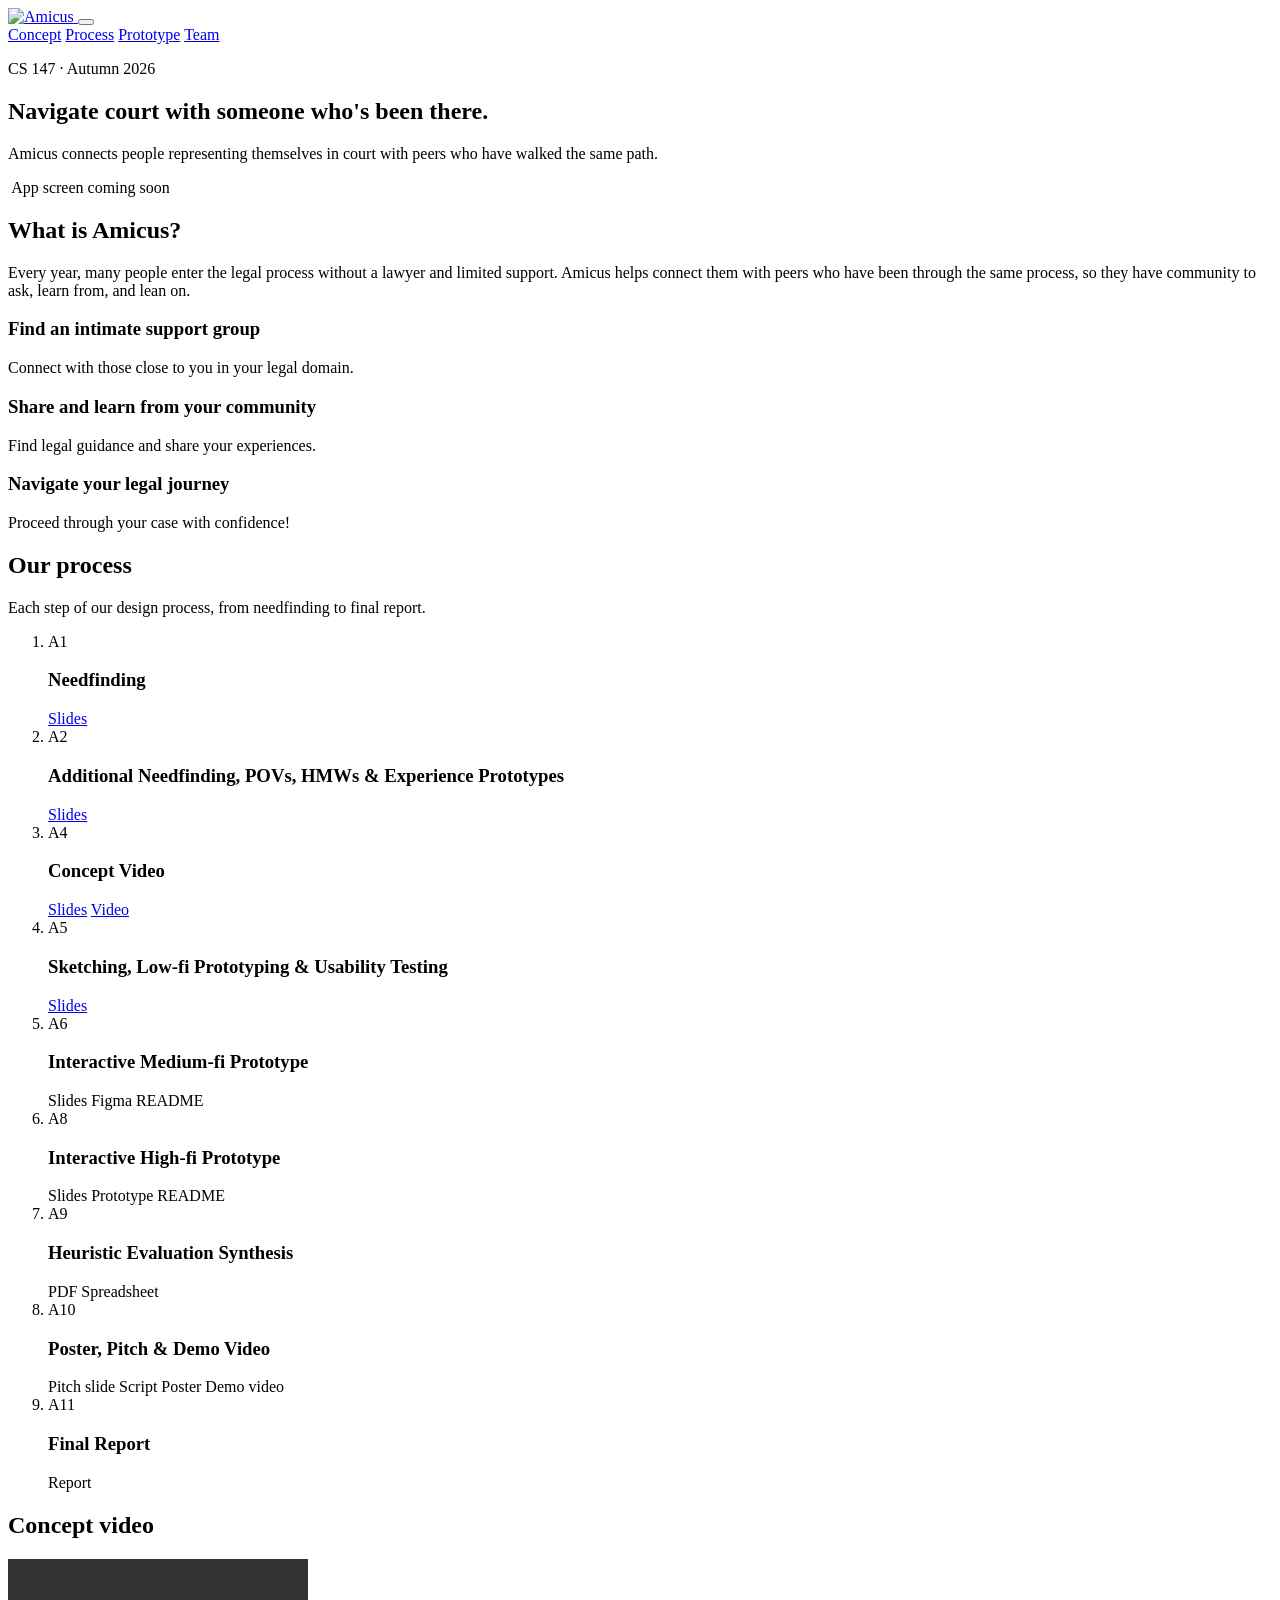
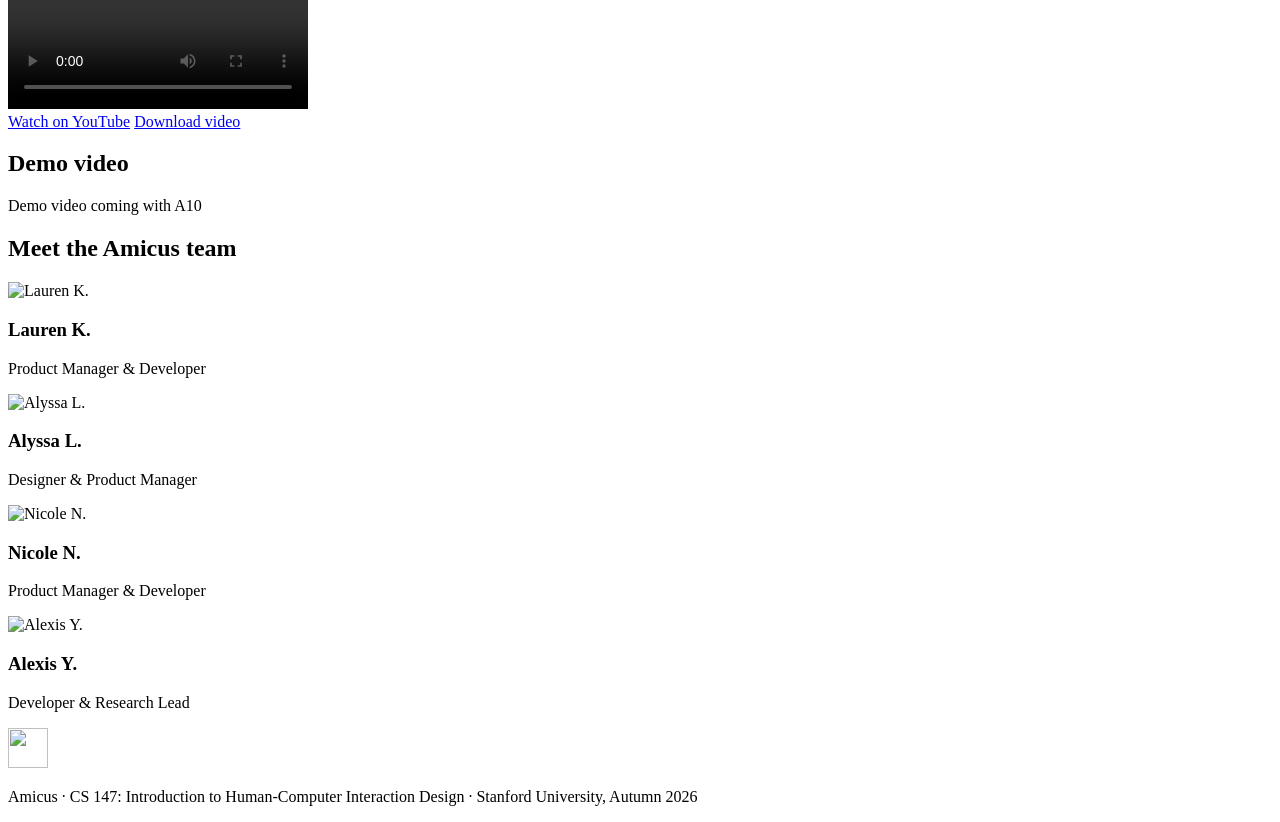
==== index.html @ 75077dc0 "Merge pull request #1 from alexisclaireyoung2004/main Fix concept text and compress concept video" ====
<!doctype html>
<html lang="en">
  <head>
    <meta charset="UTF-8" />
    <meta name="viewport" content="width=device-width, initial-scale=1.0" />
    <title>Amicus | CS 147 Autumn 2026</title>
    <meta
      name="description"
      content="Amicus is a peer support app for people navigating the court system on their own. A CS 147 project at Stanford." />
    <link rel="icon" type="image/png" href="assets/img/favicon.png" />
    <link rel="preconnect" href="https://fonts.googleapis.com" />
    <link rel="preconnect" href="https://fonts.gstatic.com" crossorigin />
    <link
      href="https://fonts.googleapis.com/css2?family=Nunito:wght@400;600;700&family=Poppins:wght@500;600;700;800&display=swap"
      rel="stylesheet" />
    <link rel="stylesheet" href="css/style.css" />
  </head>
  <body>
    <!-- ============ HEADER / NAV ============ -->
    <header class="site-header">
      <div class="container header-inner">
        <a href="#home" class="logo" aria-label="Amicus home">
          <img
            src="assets/img/amicus-logo.svg"
            alt="Amicus"
            width="383"
            height="132" />
        </a>
        <button
          class="nav-toggle"
          aria-label="Open menu"
          aria-expanded="false"
          aria-controls="site-nav">
          <span></span><span></span><span></span>
        </button>
        <nav id="site-nav" class="site-nav">
          <a href="#concept">Concept</a>
          <a href="#process">Process</a>
          <a href="#prototype">Prototype</a>
          <a href="#team">Team</a>
        </nav>
      </div>
    </header>

    <main>
      <!-- ============ HERO ============ -->
      <section id="home" class="hero">
        <div class="container hero-inner">
          <div class="hero-text">
            <p class="eyebrow">CS 147 &middot; Autumn 2026</p>
            <!-- TODO: final headline -->
            <h1>
              Navigate court with someone
              <span class="accent">who's been there.</span>
            </h1>
            <!-- TODO: 1-sentence value proposition (graded) -->
            <p class="value-prop">
              Amicus connects people representing themselves in court with peers
              who have walked the same path.
            </p>
          </div>
          <div class="hero-visual" aria-hidden="true">
            <div class="blob"></div>
            <!-- TODO: replace with a hi-fi app screenshot (assets/img/hero-screen.png) -->
            <div class="phone">
              <div class="phone-screen">
                <img
                  src="assets/img/amicus-icon.png"
                  alt=""
                  class="phone-placeholder-icon" />
                <span>App screen coming soon</span>
              </div>
            </div>
          </div>
        </div>
      </section>

      <!-- ============ CONCEPT ============ -->
      <section id="concept" class="section">
        <div class="container">
          <h2>What is Amicus?</h2>
          <!-- TODO: short, compelling 2-3 sentence description (graded) -->
          <p class="lead">
            Every year, many people enter the legal process without a lawyer and
            limited support. Amicus helps connect them with peers who have been
            through the same process, so they have community to ask, learn from,
            and lean on.
          </p>
        </div>
        <div class="container">
          <div class="pillars">
            <!-- TODO: swap in your real key features/tasks once the concept is final -->
            <article class="pillar">
              <h3>Find an intimate support group</h3>
              <p>Connect with those close to you in your legal domain.</p>
            </article>
            <article class="pillar">
              <h3>Share and learn from your community</h3>
              <p>Find legal guidance and share your experiences.</p>
            </article>
            <article class="pillar">
              <h3>Navigate your legal journey</h3>
              <p>Proceed through your case with confidence!</p>
            </article>
          </div>
        </div>
      </section>

      <!-- ============ PROCESS / DELIVERABLES ============ -->
      <section id="process" class="section section-tint">
        <div class="container">
          <h2>Our process</h2>
          <p class="section-intro">
            Each step of our design process, from needfinding to final report.
          </p>

          <!--
          HOW TO ADD A DELIVERABLE:
          1. Put the file in /deliverables (e.g. deliverables/a1-needfinding.pdf). Lowercase, no spaces.
          2. Point the link's href at it (relative path, no leading slash).
          3. Remove "is-soon" from the card and swap the <span class="link-soon"> for an <a>.
        -->
          <ol class="timeline">
            <li class="step">
              <span class="step-tag">A1</span>
              <h3>Needfinding</h3>
              <div class="step-links">
                <a
                  href="deliverables/a1-needfinding.pdf"
                  target="_blank"
                  rel="noopener"
                  >Slides</a
                >
              </div>
            </li>

            <li class="step">
              <span class="step-tag">A2</span>
              <h3>
                Additional Needfinding, POVs, HMWs &amp; Experience Prototypes
              </h3>
              <div class="step-links">
                <a
                  href="deliverables/a2-pov-hmw-experience-prototypes.pdf"
                  target="_blank"
                  rel="noopener"
                  >Slides</a
                >
              </div>
            </li>

            <li class="step">
              <span class="step-tag">A4</span>
              <h3>Concept Video</h3>
              <div class="step-links">
                <a
                  href="deliverables/a4-concept-video.pdf"
                  target="_blank"
                  rel="noopener"
                  >Slides</a
                >
                <a href="#prototype">Video</a>
              </div>
            </li>

            <li class="step">
              <span class="step-tag">A5</span>
              <h3>Sketching, Low-fi Prototyping &amp; Usability Testing</h3>
              <div class="step-links">
                <a
                  href="deliverables/a5-lofi-prototyping.pdf"
                  target="_blank"
                  rel="noopener"
                  >Slides</a
                >
              </div>
            </li>

            <li class="step is-soon">
              <span class="step-tag">A6</span>
              <h3>Interactive Medium-fi Prototype</h3>
              <div class="step-links">
                <span class="link-soon">Slides</span>
                <span class="link-soon">Figma</span>
                <span class="link-soon">README</span>
              </div>
            </li>

            <li class="step is-soon">
              <span class="step-tag">A8</span>
              <h3>Interactive High-fi Prototype</h3>
              <div class="step-links">
                <span class="link-soon">Slides</span>
                <span class="link-soon">Prototype</span>
                <span class="link-soon">README</span>
              </div>
            </li>

            <li class="step is-soon">
              <span class="step-tag">A9</span>
              <h3>Heuristic Evaluation Synthesis</h3>
              <div class="step-links">
                <span class="link-soon">PDF</span>
                <span class="link-soon">Spreadsheet</span>
              </div>
            </li>

            <li class="step is-soon">
              <span class="step-tag">A10</span>
              <h3>Poster, Pitch &amp; Demo Video</h3>
              <div class="step-links">
                <span class="link-soon">Pitch slide</span>
                <span class="link-soon">Script</span>
                <span class="link-soon">Poster</span>
                <span class="link-soon">Demo video</span>
              </div>
            </li>

            <li class="step is-soon">
              <span class="step-tag">A11</span>
              <h3>Final Report</h3>
              <div class="step-links">
                <span class="link-soon">Report</span>
              </div>
            </li>
          </ol>
        </div>
      </section>

      <!-- ============ PROTOTYPE / VIDEOS ============ -->
      <section id="prototype" class="section">
        <div class="container">
          <h2>Concept video</h2>
          <!--
          Each video needs THREE formats (graded):
          1. Embedded:  <video> below, file compressed with HandBrake and saved to media/
          2. YouTube:   the link under the player
          3. Download:  the download link (same file as the embed)
        -->
          <div class="video-frame">
            <video controls preload="metadata">
              <source src="media/concept-video.mp4" type="video/mp4" />
            </video>
          </div>
          <div class="video-links">
            <a
              href="https://youtu.be/SFGp3UXfU2k"
              target="_blank"
              rel="noopener"
              >Watch on YouTube</a
            >
            <a href="media/concept-video.mp4" download>Download video</a>
          </div>

          <h2 class="subsection-title">Demo video</h2>
          <div class="video-frame">
            <div class="video-placeholder">Demo video coming with A10</div>
          </div>
        </div>
      </section>

      <!-- ============ TEAM ============ -->
      <section id="team" class="section section-tint">
        <div class="container">
          <h2>Meet the Amicus team</h2>
          <!-- TODO: fill in names (First L.) and alt text. Roles: add a <p> under the name later if needed. -->
          <div class="team-grid">
            <article class="member">
              <div class="avatar">
                <img
                  src="assets/img/team/member-1.jpg"
                  alt="Lauren K."
                  width="400"
                  height="400"
                  loading="lazy" />
              </div>
              <h3>Lauren K.</h3>
              <p>Product Manager &amp; Developer</p>
            </article>
            <article class="member">
              <div class="avatar">
                <img
                  src="assets/img/team/member-2.jpg"
                  alt="Alyssa L."
                  width="400"
                  height="400"
                  loading="lazy" />
              </div>
              <h3>Alyssa L.</h3>
              <p>Designer &amp; Product Manager</p>
            </article>
            <article class="member">
              <div class="avatar">
                <img
                  src="assets/img/team/member-3.jpg"
                  alt="Nicole N."
                  width="400"
                  height="400"
                  loading="lazy" />
              </div>
              <h3>Nicole N.</h3>
              <p>Product Manager &amp; Developer</p>
            </article>
            <article class="member">
              <div class="avatar">
                <img
                  src="assets/img/team/member-4.jpg"
                  alt="Alexis Y."
                  width="400"
                  height="400"
                  loading="lazy" />
              </div>
              <h3>Alexis Y.</h3>
              <p>Developer &amp; Research Lead</p>
            </article>
          </div>
        </div>
      </section>
    </main>

    <footer class="site-footer">
      <div class="container footer-inner">
        <img src="assets/img/amicus-icon.png" alt="" width="40" height="40" />
        <p>
          Amicus &middot; CS 147: Introduction to Human-Computer Interaction
          Design &middot; Stanford University, Autumn 2026
        </p>
      </div>
    </footer>

    <script src="js/main.js"></script>
  </body>
</html>
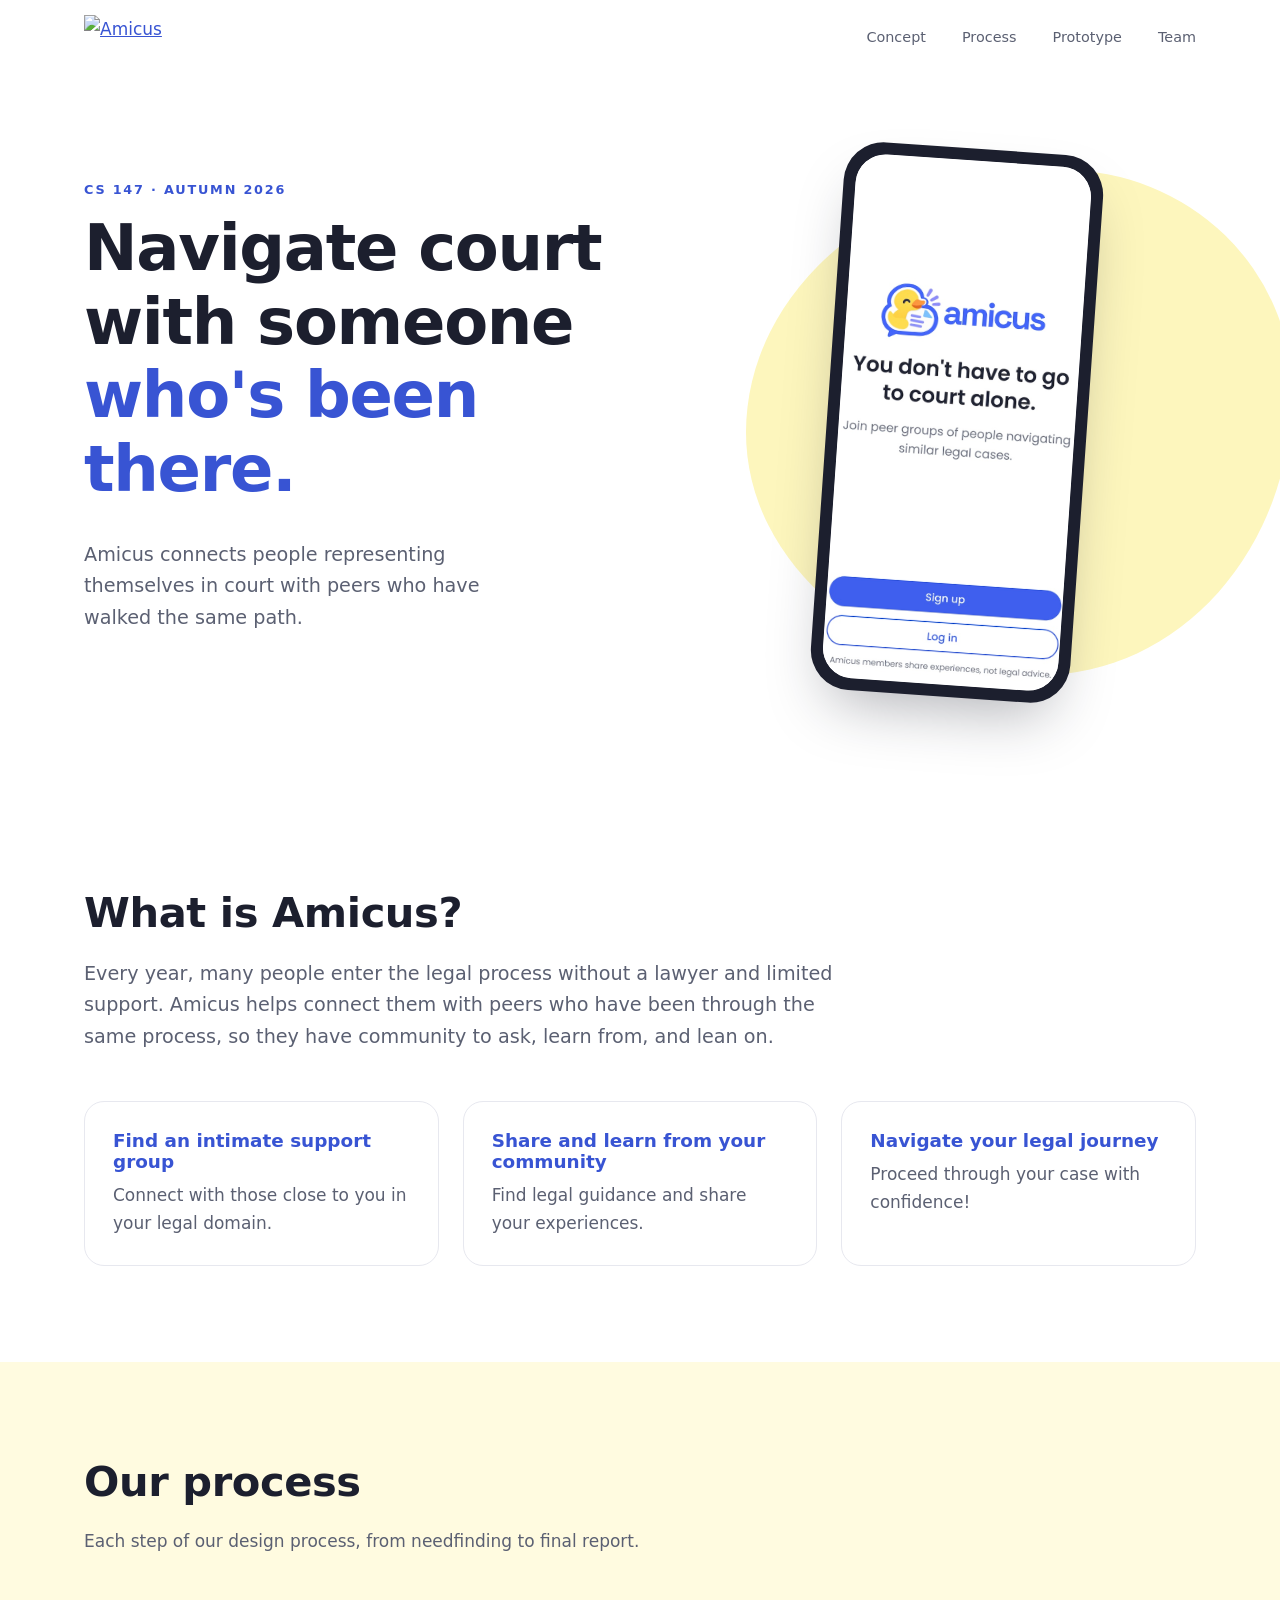
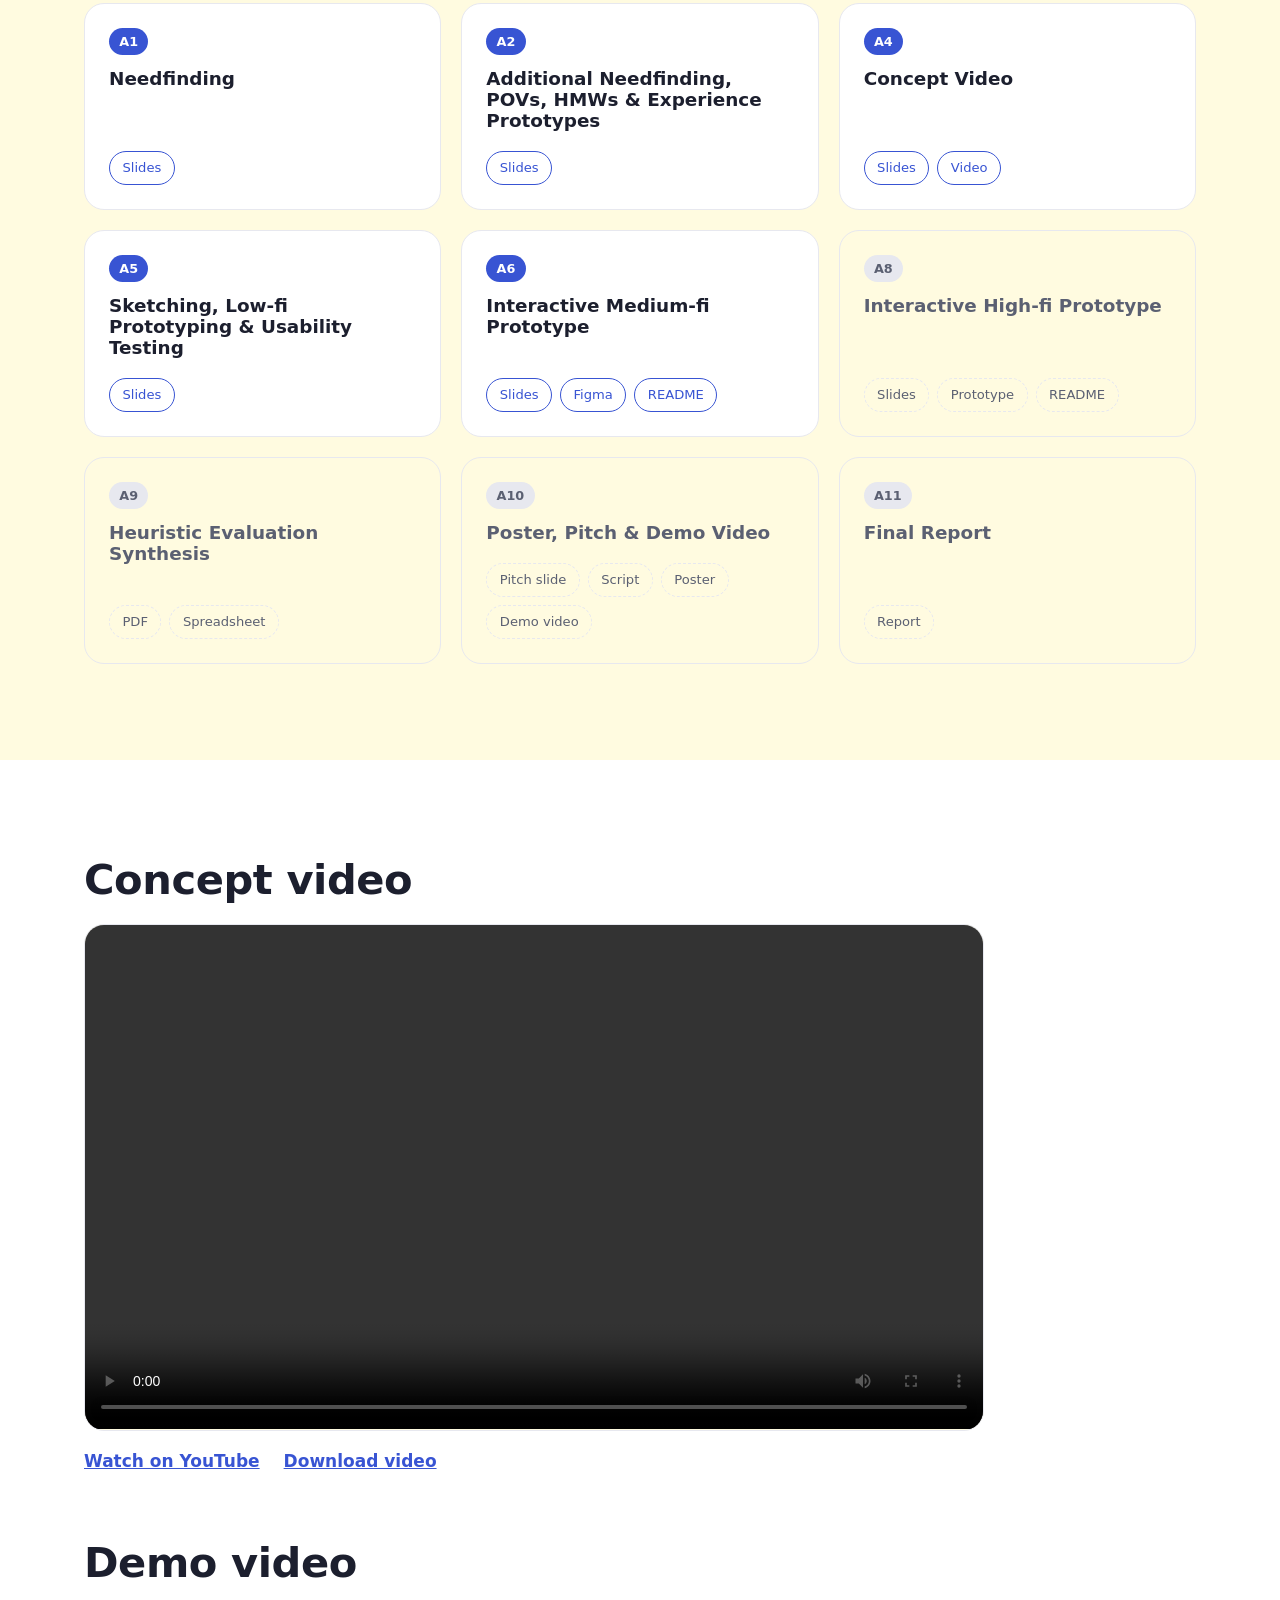
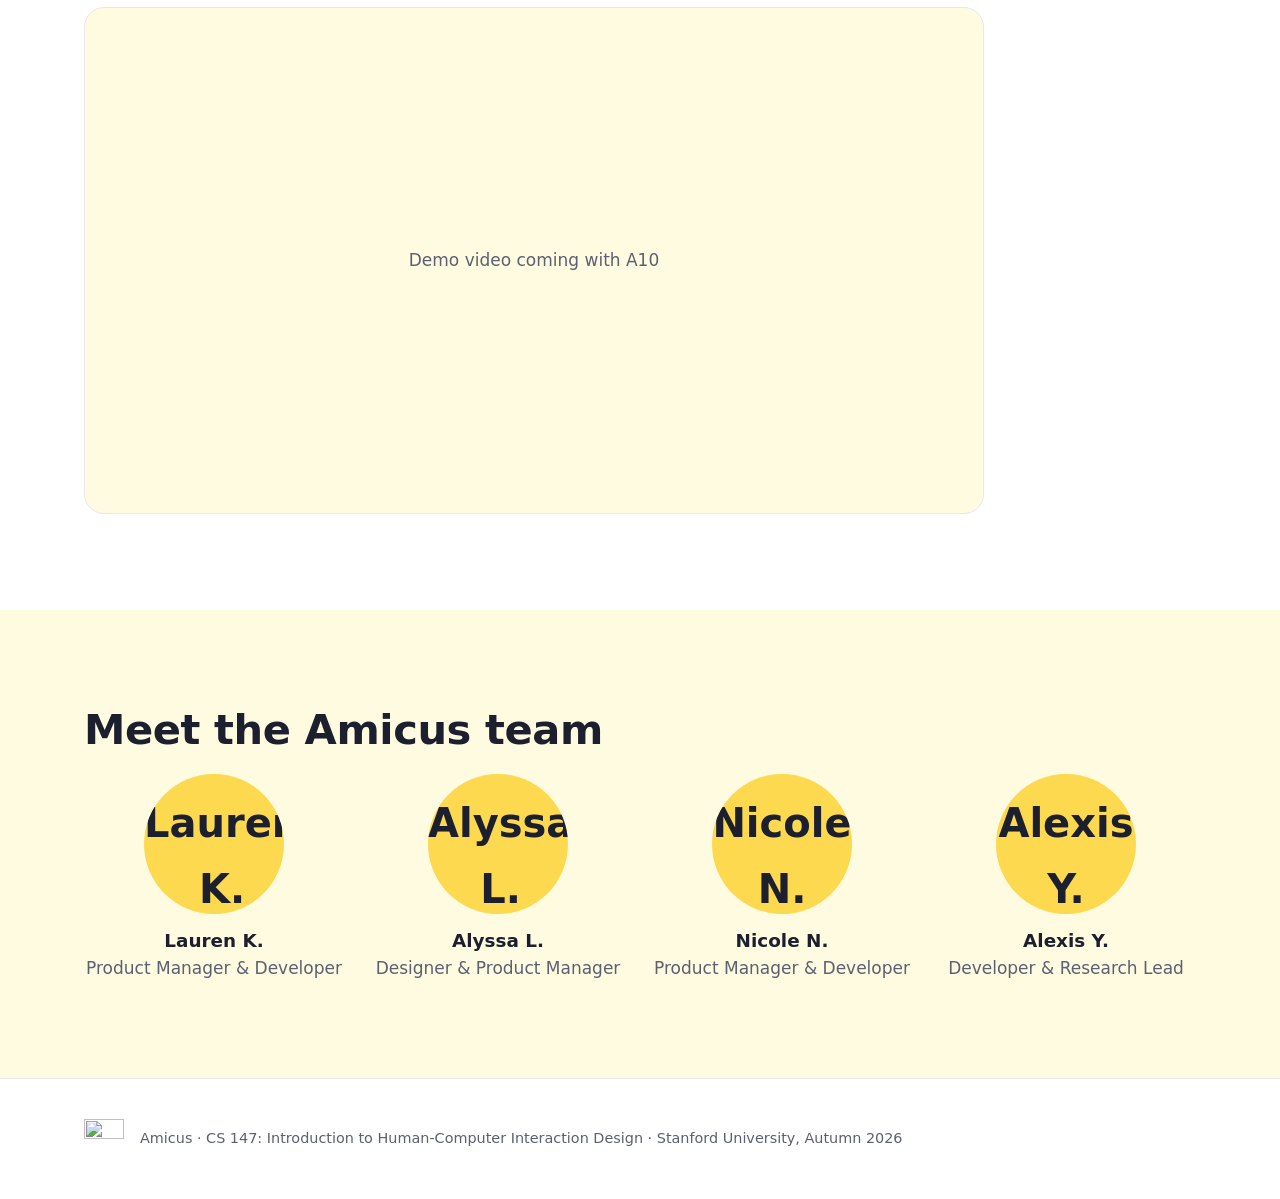
==== commit 6586f7fc: "Merge pull request #2 from alexisclaireyoung2004/main Added A6 requirements and fixed placeholder on" ====
--- a/index.html
+++ b/index.html
@@ -61,14 +61,14 @@
           </div>
           <div class="hero-visual" aria-hidden="true">
             <div class="blob"></div>
-            <!-- TODO: replace with a hi-fi app screenshot (assets/img/hero-screen.png) -->
             <div class="phone">
               <div class="phone-screen">
                 <img
-                  src="assets/img/amicus-icon.png"
-                  alt=""
-                  class="phone-placeholder-icon" />
-                <span>App screen coming soon</span>
+                  src="assets/img/hero-screen.jpg"
+                  alt="Amicus app home screen"
+                  class="phone-screenshot"
+                  width="390"
+                  height="844" />
               </div>
             </div>
           </div>
@@ -176,13 +176,28 @@
               </div>
             </li>
 
-            <li class="step is-soon">
+            <li class="step">
               <span class="step-tag">A6</span>
               <h3>Interactive Medium-fi Prototype</h3>
               <div class="step-links">
-                <span class="link-soon">Slides</span>
-                <span class="link-soon">Figma</span>
-                <span class="link-soon">README</span>
+                <a
+                  href="deliverables/a6-medfi-prototype.pdf"
+                  target="_blank"
+                  rel="noopener"
+                  >Slides</a
+                >
+                <a
+                  href="https://www.figma.com/proto/qibgPdcEkyYwIpTKPTNwuJ/Med-fi-Prototype?node-id=41-833&t=g01OWljxJK13wI96-1&scaling=min-zoom&content-scaling=fixed&page-id=1%3A2&starting-point-node-id=41%3A833"
+                  target="_blank"
+                  rel="noopener"
+                  >Figma</a
+                >
+                <a
+                  href="deliverables/a6-readme.pdf"
+                  target="_blank"
+                  rel="noopener"
+                  >README</a
+                >
               </div>
             </li>
 
--- a/css/style.css
+++ b/css/style.css
@@ -0,0 +1,544 @@
+/* =========================================================
+   Amicus project site
+   Brand tokens live here. Change a color or font once and it
+   updates everywhere.
+   ========================================================= */
+:root {
+  /* Brand colors (sampled from the logo) */
+  --blue: #3854d3; /* wordmark + bubble outline */
+  --blue-dark: #3854d3;
+  --yellow: #fdd94f; /* duck */
+  --cream: #fdf6bd; /* logo background */
+  --cream-soft: #fffbe0;
+  --orange: #fb9a3c; /* beak */
+  --lavender: #8b8cf8; /* sparkle lines */
+
+  /* Neutrals */
+  --ink: #1c1f2e;
+  --ink-soft: #5b6072;
+  --line: #e7e8ef;
+  --bg: #ffffff;
+
+  /* Type */
+  --font-display: "Poppins", system-ui, sans-serif;
+  --font-body: "Nunito", system-ui, sans-serif;
+
+  /* Layout */
+  --max: 1160px;
+  --radius: 20px;
+  --header-h: 76px;
+}
+
+*,
+*::before,
+*::after {
+  box-sizing: border-box;
+}
+
+html {
+  scroll-behavior: smooth;
+  scroll-padding-top: var(--header-h);
+}
+
+body {
+  margin: 0;
+  font-family: var(--font-body);
+  font-size: 1.0625rem;
+  line-height: 1.65;
+  color: var(--ink);
+  background: var(--bg);
+}
+
+img {
+  max-width: 100%;
+  height: auto;
+  display: block;
+}
+
+a {
+  color: var(--blue);
+}
+
+h1,
+h2,
+h3 {
+  font-family: var(--font-display);
+  line-height: 1.15;
+  margin: 0 0 0.5em;
+}
+
+h1 {
+  font-size: clamp(2.4rem, 5.5vw, 4rem);
+  font-weight: 800;
+  letter-spacing: -0.02em;
+}
+h2 {
+  font-size: clamp(1.9rem, 3.5vw, 2.6rem);
+  font-weight: 700;
+  letter-spacing: -0.01em;
+}
+h3 {
+  font-size: 1.15rem;
+  font-weight: 600;
+}
+
+.container {
+  width: 100%;
+  max-width: var(--max);
+  margin: 0 auto;
+  padding: 0 24px;
+}
+
+.eyebrow {
+  font-family: var(--font-display);
+  font-size: 0.8rem;
+  font-weight: 600;
+  letter-spacing: 0.14em;
+  text-transform: uppercase;
+  color: var(--blue);
+  margin: 0 0 0.75rem;
+}
+
+.accent {
+  color: var(--blue);
+}
+
+.btn {
+  display: inline-block;
+  font-family: var(--font-display);
+  font-weight: 600;
+  font-size: 0.95rem;
+  padding: 0.85em 1.8em;
+  border-radius: 999px;
+  background: var(--blue);
+  color: #fff;
+  text-decoration: none;
+  transition:
+    background 0.2s,
+    transform 0.2s;
+}
+.btn:hover {
+  background: var(--blue-dark);
+  transform: translateY(-2px);
+}
+
+/* ---------- Header ---------- */
+.site-header {
+  position: sticky;
+  top: 0;
+  z-index: 50;
+  height: var(--header-h);
+  background: rgba(255, 255, 255, 0.92);
+  backdrop-filter: blur(10px);
+  border-bottom: 1px solid transparent;
+  transition: border-color 0.2s;
+}
+.site-header.scrolled {
+  border-bottom-color: var(--line);
+}
+
+.header-inner {
+  height: 100%;
+  display: flex;
+  align-items: center;
+  justify-content: space-between;
+}
+
+.logo img {
+  height: 46px;
+  width: auto;
+}
+
+.site-nav {
+  display: flex;
+  gap: 2.25rem;
+}
+.site-nav a {
+  font-family: var(--font-display);
+  font-size: 0.9rem;
+  font-weight: 500;
+  color: var(--ink-soft);
+  text-decoration: none;
+  transition: color 0.2s;
+}
+.site-nav a:hover,
+.site-nav a.active {
+  color: var(--blue);
+}
+
+.nav-toggle {
+  display: none;
+}
+
+/* ---------- Hero ---------- */
+.hero {
+  padding: 72px 0 96px;
+  overflow: hidden;
+}
+
+.hero-inner {
+  display: grid;
+  grid-template-columns: 1.1fr 0.9fr;
+  align-items: center;
+  gap: 48px;
+}
+
+.value-prop {
+  font-size: 1.2rem;
+  color: var(--ink-soft);
+  max-width: 34ch;
+  margin: 0 0 2rem;
+}
+
+.hero-visual {
+  position: relative;
+  display: flex;
+  justify-content: center;
+  min-height: 520px;
+}
+
+.blob {
+  position: absolute;
+  inset: 4% -20% 4% 6%;
+  background: var(--cream);
+  border-radius: 58% 42% 46% 54% / 52% 44% 56% 48%;
+}
+
+.phone {
+  position: relative;
+  width: 260px;
+  aspect-ratio: 9 / 19;
+  background: var(--ink);
+  border-radius: 40px;
+  padding: 12px;
+  box-shadow: 0 30px 60px -20px rgba(28, 31, 46, 0.35);
+  transform: rotate(4deg);
+}
+
+.phone-screen {
+  height: 100%;
+  border-radius: 30px;
+  background: #fff;
+  overflow: hidden;
+}
+
+.phone-screenshot {
+  width: 100%;
+  height: 100%;
+  object-fit: cover;
+  object-position: top;
+  border-radius: inherit;
+}
+
+/* ---------- Sections ---------- */
+.section {
+  padding: 96px 0;
+}
+.section-tint {
+  background: var(--cream-soft);
+}
+
+.section-intro {
+  color: var(--ink-soft);
+  max-width: 60ch;
+  margin: 0 0 3rem;
+}
+.lead {
+  font-size: 1.2rem;
+  color: var(--ink-soft);
+  max-width: 62ch;
+}
+
+/* Concept pillars */
+.pillars {
+  display: grid;
+  grid-template-columns: repeat(3, 1fr);
+  gap: 24px;
+  margin-top: 48px;
+}
+.pillar {
+  padding: 28px;
+  border: 1px solid var(--line);
+  border-radius: var(--radius);
+  background: #fff;
+}
+.pillar h3 {
+  color: var(--blue);
+}
+.pillar p {
+  margin: 0;
+  color: var(--ink-soft);
+}
+
+/* Process timeline */
+.timeline {
+  list-style: none;
+  margin: 0;
+  padding: 0;
+  display: grid;
+  grid-template-columns: repeat(3, 1fr);
+  gap: 20px;
+}
+
+.step {
+  display: flex;
+  flex-direction: column;
+  padding: 24px;
+  background: #fff;
+  border-radius: var(--radius);
+  border: 1px solid var(--line);
+  transition:
+    transform 0.2s,
+    box-shadow 0.2s;
+}
+.step:not(.is-soon):hover {
+  transform: translateY(-3px);
+  box-shadow: 0 14px 30px -18px rgba(66, 100, 251, 0.45);
+}
+.step h3 {
+  flex: 1;
+  margin: 0.8rem 0 1.2rem;
+}
+
+.step-tag {
+  align-self: flex-start;
+  font-family: var(--font-display);
+  font-size: 0.8rem;
+  font-weight: 700;
+  padding: 0.25em 0.8em;
+  border-radius: 999px;
+  background: var(--blue);
+  color: #fff;
+}
+
+.step-links {
+  display: flex;
+  flex-wrap: wrap;
+  gap: 8px;
+}
+.step-links a,
+.step-links .link-soon {
+  font-family: var(--font-display);
+  font-size: 0.82rem;
+  font-weight: 500;
+  padding: 0.4em 0.95em;
+  border-radius: 999px;
+  text-decoration: none;
+}
+.step-links a {
+  border: 1.5px solid var(--blue);
+  color: var(--blue);
+  transition:
+    background 0.2s,
+    color 0.2s;
+}
+.step-links a:hover {
+  background: var(--blue);
+  color: #fff;
+}
+.step-links .link-soon {
+  border: 1.5px dashed var(--line);
+  color: var(--ink-soft);
+}
+
+.step.is-soon {
+  background: transparent;
+}
+.step.is-soon .step-tag {
+  background: var(--line);
+  color: var(--ink-soft);
+}
+.step.is-soon h3 {
+  color: var(--ink-soft);
+}
+
+/* Videos */
+.video-frame {
+  max-width: 900px;
+  aspect-ratio: 16 / 9;
+  border-radius: var(--radius);
+  overflow: hidden;
+  background: var(--cream-soft);
+  border: 1px solid var(--line);
+}
+.video-frame video,
+.video-frame iframe {
+  width: 100%;
+  height: 100%;
+  border: 0;
+  display: block;
+}
+.video-placeholder {
+  height: 100%;
+  display: grid;
+  place-items: center;
+  color: var(--ink-soft);
+  font-family: var(--font-display);
+}
+.video-links {
+  display: flex;
+  gap: 1.5rem;
+  margin-top: 1rem;
+  font-weight: 600;
+}
+.subsection-title {
+  margin-top: 4rem;
+}
+
+/* Team */
+.team-grid {
+  display: grid;
+  grid-template-columns: repeat(4, 1fr);
+  gap: 24px;
+}
+.member {
+  text-align: center;
+}
+.avatar {
+  width: 140px;
+  aspect-ratio: 1;
+  margin: 0 auto 1rem;
+  border-radius: 50%;
+  background: var(--yellow);
+  display: grid;
+  place-items: center;
+  font-family: var(--font-display);
+  font-size: 2.5rem;
+  font-weight: 700;
+  color: var(--ink);
+  overflow: hidden;
+}
+.avatar img {
+  width: 100%;
+  height: 100%;
+  object-fit: cover;
+}
+.member h3 {
+  margin-bottom: 0.15rem;
+}
+.member p {
+  margin: 0;
+  color: var(--ink-soft);
+}
+
+/* Footer */
+.site-footer {
+  padding: 40px 0;
+  border-top: 1px solid var(--line);
+}
+.footer-inner {
+  display: flex;
+  align-items: center;
+  gap: 16px;
+}
+.footer-inner p {
+  margin: 0;
+  font-size: 0.9rem;
+  color: var(--ink-soft);
+}
+
+/* ---------- Responsive ---------- */
+@media (max-width: 960px) {
+  .hero-inner {
+    grid-template-columns: 1fr;
+    text-align: center;
+  }
+  .value-prop {
+    margin-left: auto;
+    margin-right: auto;
+  }
+  .hero-visual {
+    min-height: 440px;
+  }
+  .blob {
+    inset: 0 8%;
+  }
+  .timeline {
+    grid-template-columns: repeat(2, 1fr);
+  }
+  .team-grid {
+    grid-template-columns: repeat(2, 1fr);
+  }
+}
+
+@media (max-width: 720px) {
+  .nav-toggle {
+    display: flex;
+    flex-direction: column;
+    gap: 5px;
+    background: none;
+    border: 0;
+    padding: 8px;
+    cursor: pointer;
+  }
+  .nav-toggle span {
+    width: 24px;
+    height: 2px;
+    background: var(--ink);
+    border-radius: 2px;
+    transition:
+      transform 0.2s,
+      opacity 0.2s;
+  }
+  .nav-toggle[aria-expanded="true"] span:nth-child(1) {
+    transform: translateY(7px) rotate(45deg);
+  }
+  .nav-toggle[aria-expanded="true"] span:nth-child(2) {
+    opacity: 0;
+  }
+  .nav-toggle[aria-expanded="true"] span:nth-child(3) {
+    transform: translateY(-7px) rotate(-45deg);
+  }
+
+  .site-nav {
+    position: absolute;
+    top: var(--header-h);
+    left: 0;
+    right: 0;
+    flex-direction: column;
+    gap: 0;
+    background: #fff;
+    border-bottom: 1px solid var(--line);
+    display: none;
+  }
+  .site-nav.open {
+    display: flex;
+  }
+  .site-nav a {
+    padding: 16px 24px;
+    border-top: 1px solid var(--line);
+  }
+
+  .logo img {
+    height: 38px;
+  }
+  .section {
+    padding: 72px 0;
+  }
+  .hero {
+    padding: 48px 0 64px;
+  }
+  .hero-visual {
+    min-height: 380px;
+  }
+  .phone {
+    width: 190px;
+    border-radius: 32px;
+    padding: 10px;
+  }
+
+  .pillars,
+  .timeline {
+    grid-template-columns: 1fr;
+  }
+  .team-grid {
+    gap: 32px 16px;
+  }
+  .avatar {
+    width: 110px;
+  }
+  .footer-inner {
+    flex-direction: column;
+    text-align: center;
+  }
+}
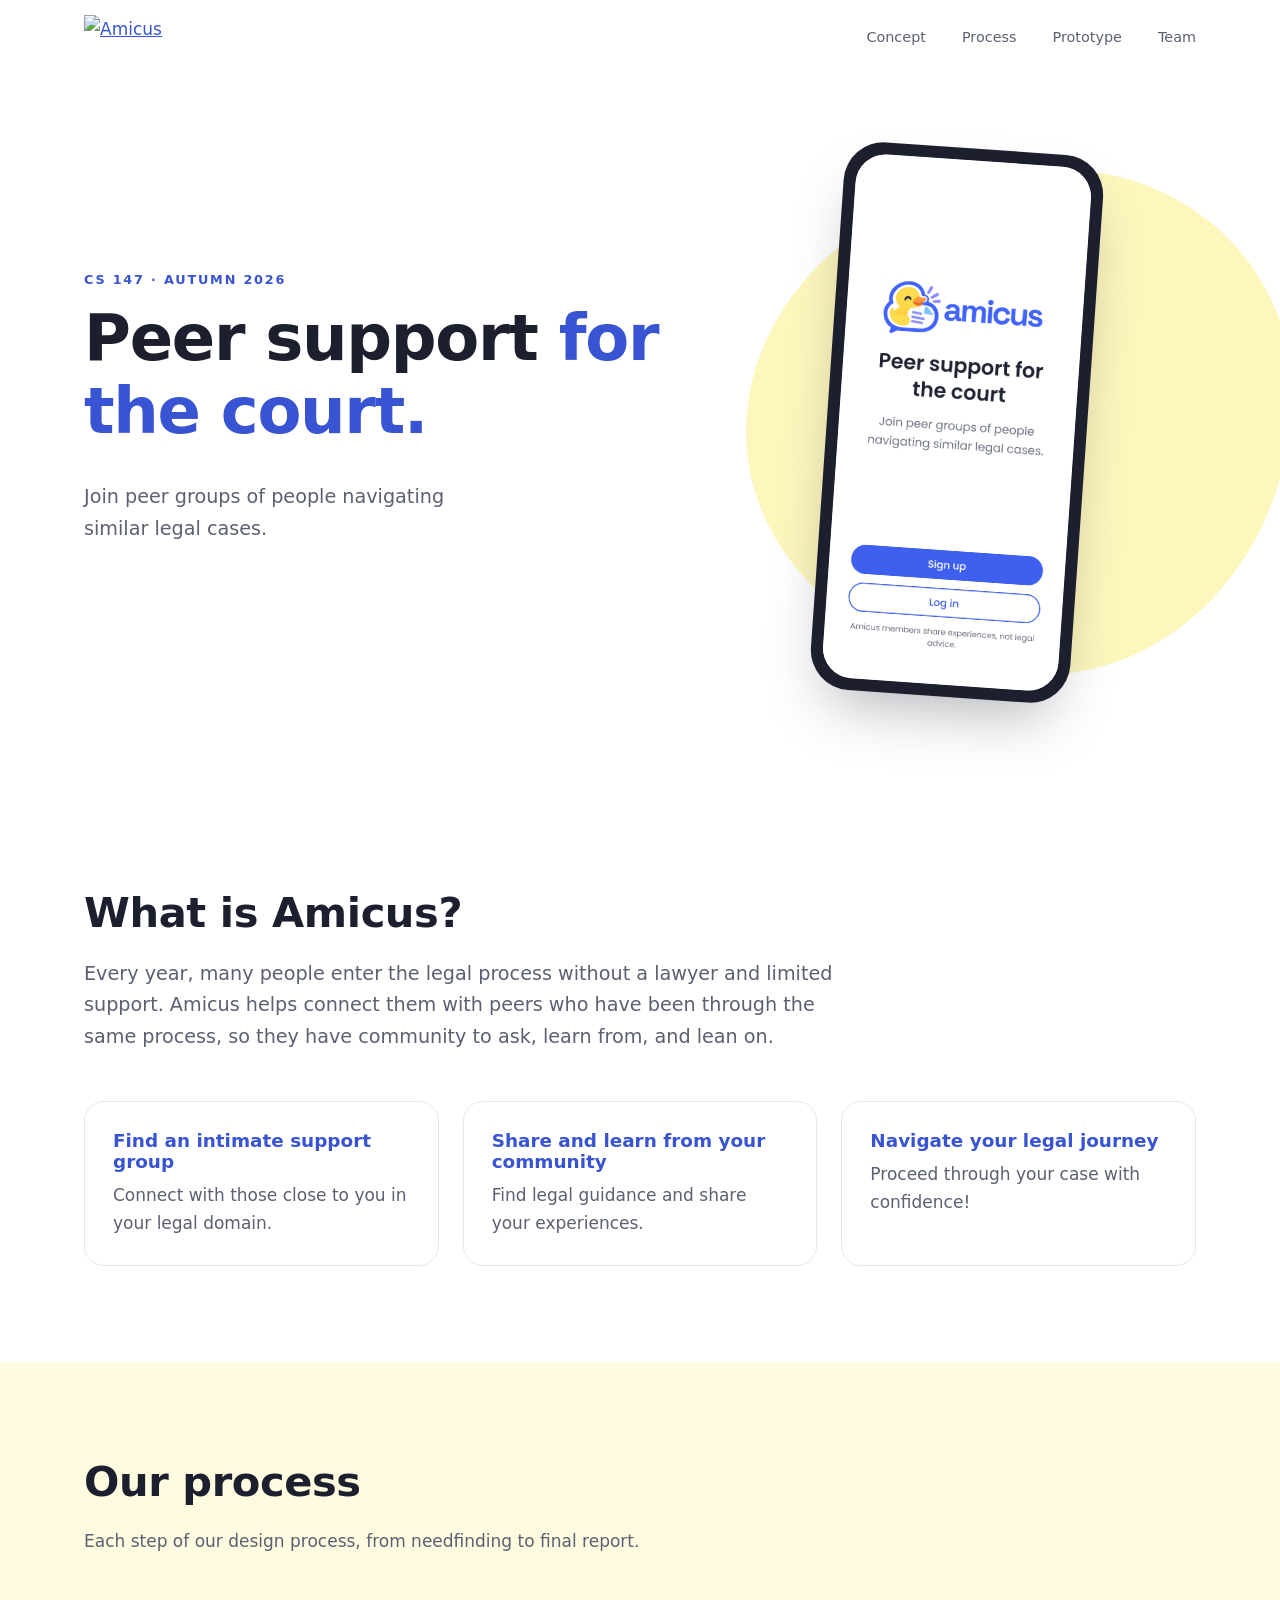
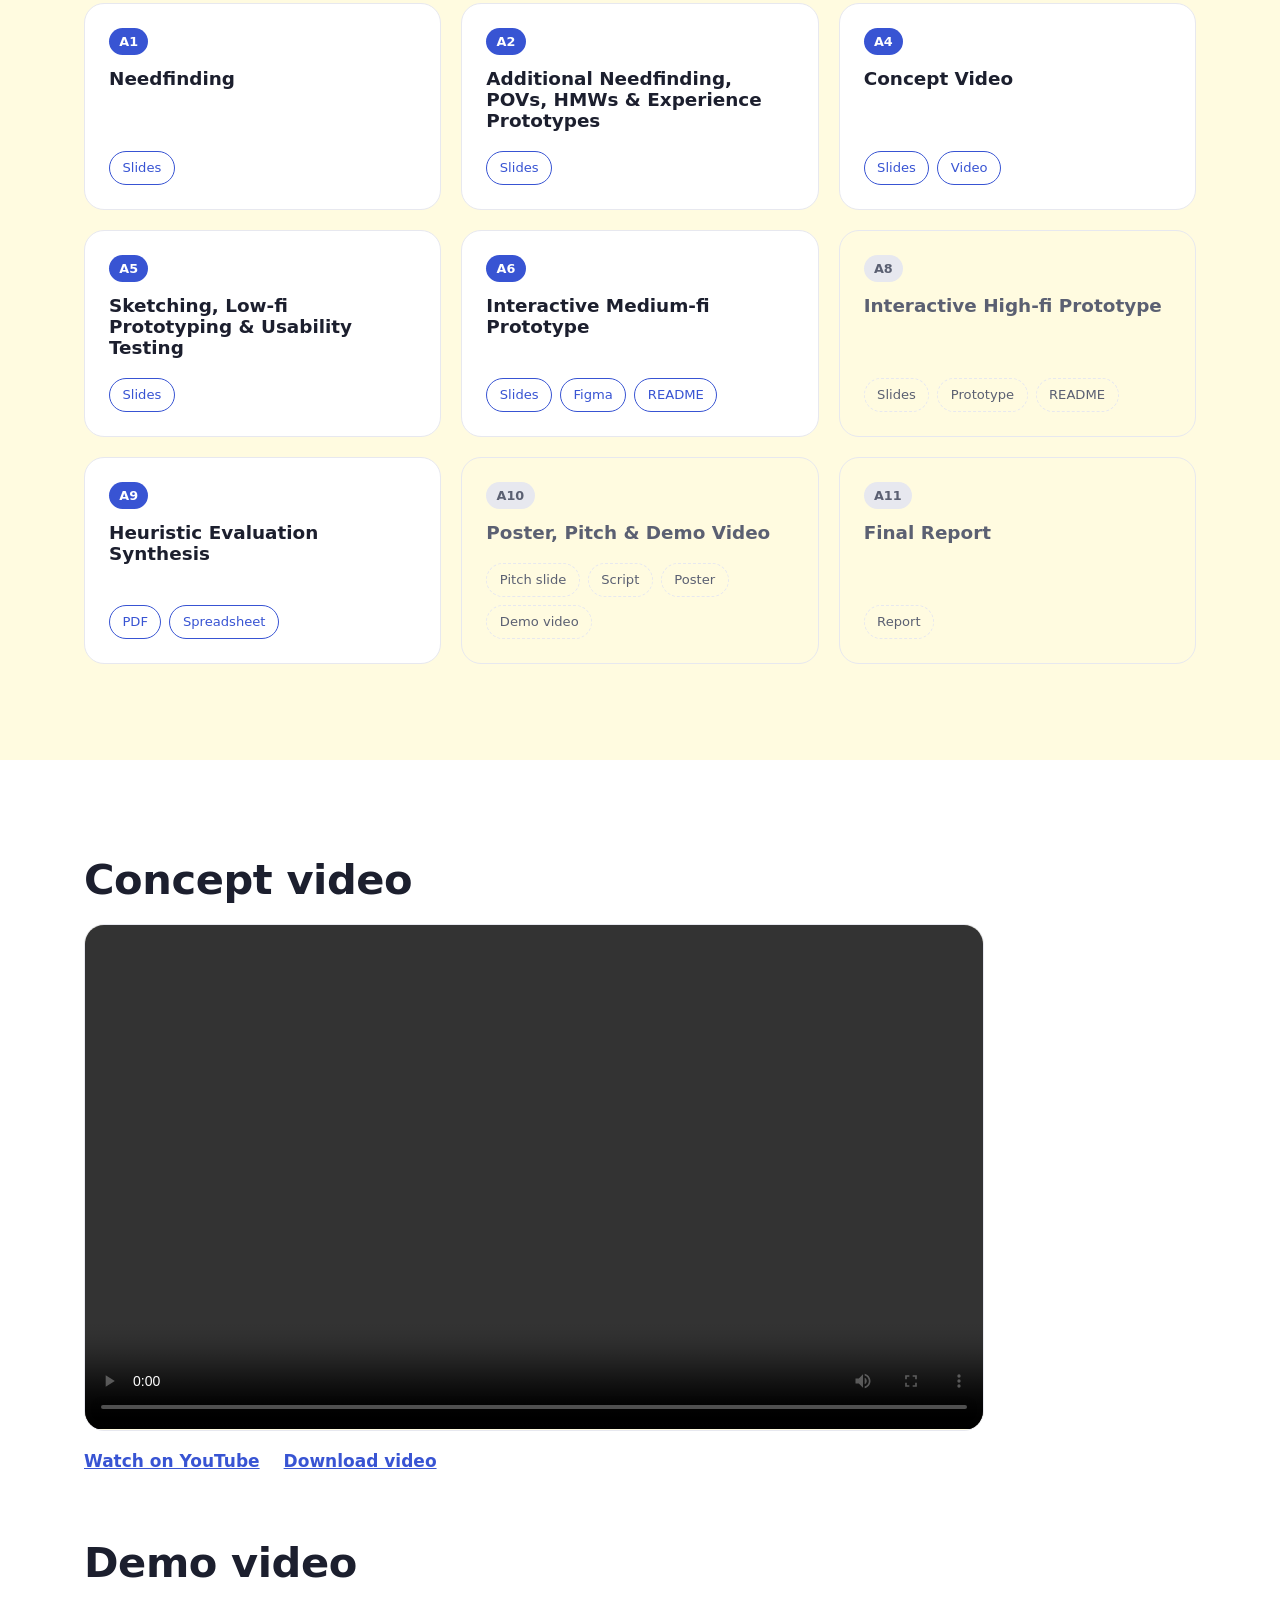
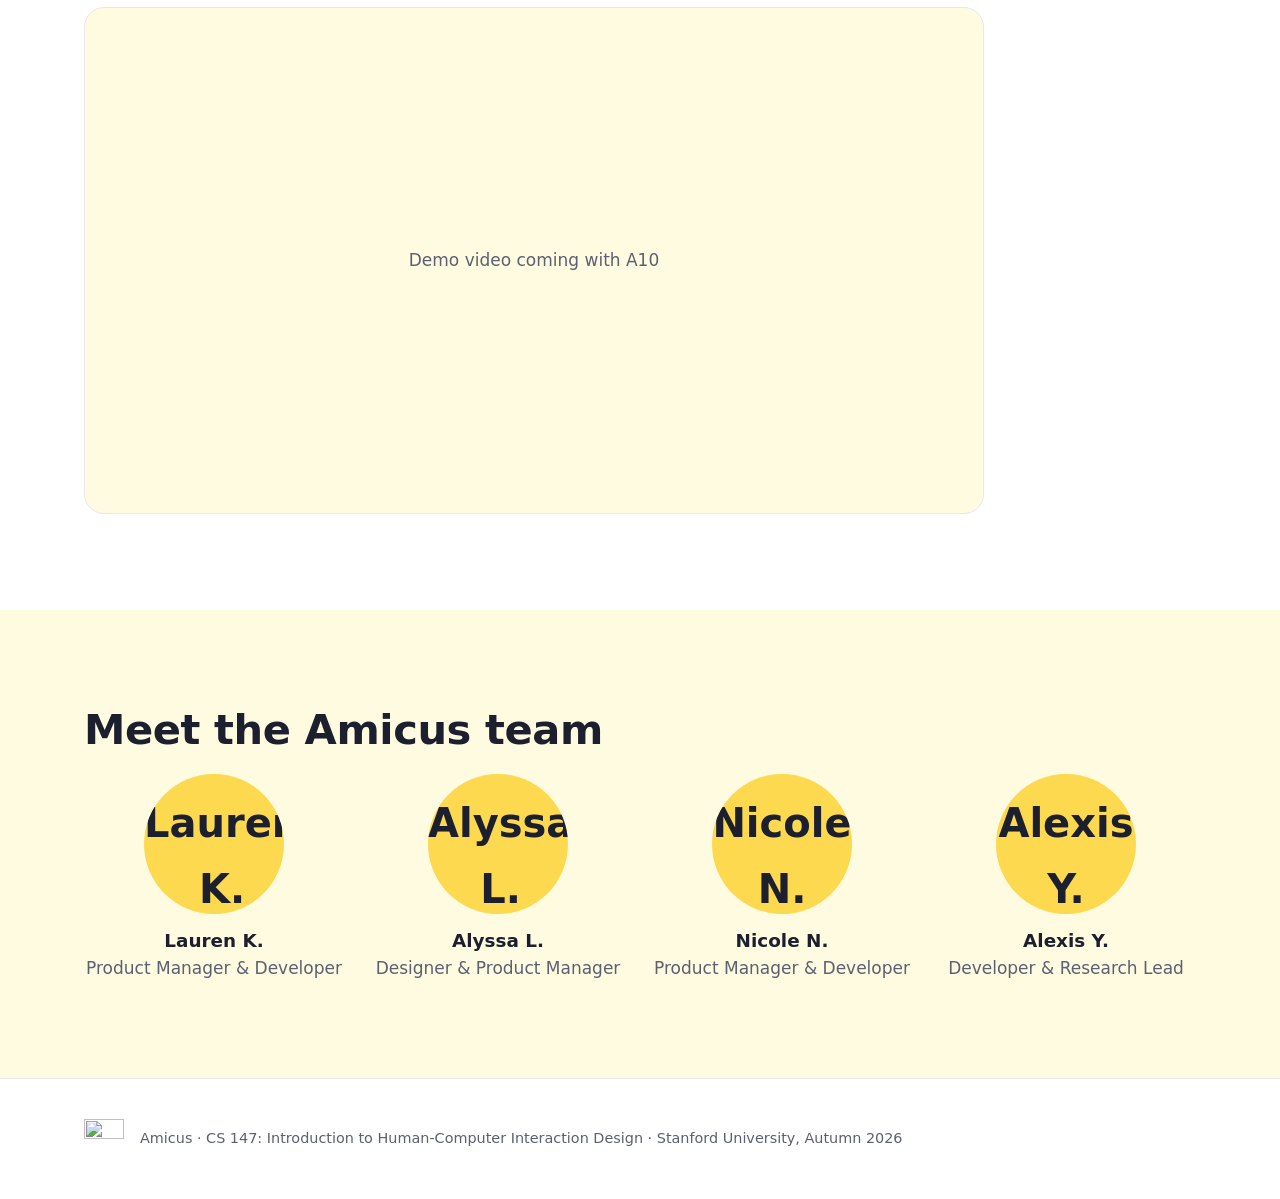
==== commit 8a017fca: "Merge pull request #3 from alexisclaireyoung2004/main Added A9, cleaned up media duplicates, and upd" ====
--- a/index.html
+++ b/index.html
@@ -48,15 +48,12 @@
         <div class="container hero-inner">
           <div class="hero-text">
             <p class="eyebrow">CS 147 &middot; Autumn 2026</p>
-            <!-- TODO: final headline -->
             <h1>
-              Navigate court with someone
-              <span class="accent">who's been there.</span>
+              Peer support
+              <span class="accent">for the court.</span>
             </h1>
-            <!-- TODO: 1-sentence value proposition (graded) -->
             <p class="value-prop">
-              Amicus connects people representing themselves in court with peers
-              who have walked the same path.
+              Join peer groups of people navigating similar legal cases.
             </p>
           </div>
           <div class="hero-visual" aria-hidden="true">
@@ -64,7 +61,7 @@
             <div class="phone">
               <div class="phone-screen">
                 <img
-                  src="assets/img/hero-screen.jpg"
+                  src="assets/img/hero-screen.png"
                   alt="Amicus app home screen"
                   class="phone-screenshot"
                   width="390"
@@ -79,7 +76,6 @@
       <section id="concept" class="section">
         <div class="container">
           <h2>What is Amicus?</h2>
-          <!-- TODO: short, compelling 2-3 sentence description (graded) -->
           <p class="lead">
             Every year, many people enter the legal process without a lawyer and
             limited support. Amicus helps connect them with peers who have been
@@ -89,7 +85,6 @@
         </div>
         <div class="container">
           <div class="pillars">
-            <!-- TODO: swap in your real key features/tasks once the concept is final -->
             <article class="pillar">
               <h3>Find an intimate support group</h3>
               <p>Connect with those close to you in your legal domain.</p>
@@ -211,12 +206,22 @@
               </div>
             </li>
 
-            <li class="step is-soon">
+            <li class="step">
               <span class="step-tag">A9</span>
               <h3>Heuristic Evaluation Synthesis</h3>
               <div class="step-links">
-                <span class="link-soon">PDF</span>
-                <span class="link-soon">Spreadsheet</span>
+                <a
+                  href="deliverables/a9-heuristic-evaluation-spreadsheet.pdf"
+                  target="_blank"
+                  rel="noopener"
+                  >PDF</a
+                >
+                <a
+                  href="https://docs.google.com/spreadsheets/d/1wY4EwEP_OUSnJdgsMi7GbfaF6E_C_0iF-zy0E81yG4Q/edit?gid=1916536935#gid=1916536935"
+                  target="_blank"
+                  rel="noopener"
+                  >Spreadsheet</a
+                >
               </div>
             </li>
 
@@ -278,7 +283,6 @@
       <section id="team" class="section section-tint">
         <div class="container">
           <h2>Meet the Amicus team</h2>
-          <!-- TODO: fill in names (First L.) and alt text. Roles: add a <p> under the name later if needed. -->
           <div class="team-grid">
             <article class="member">
               <div class="avatar">
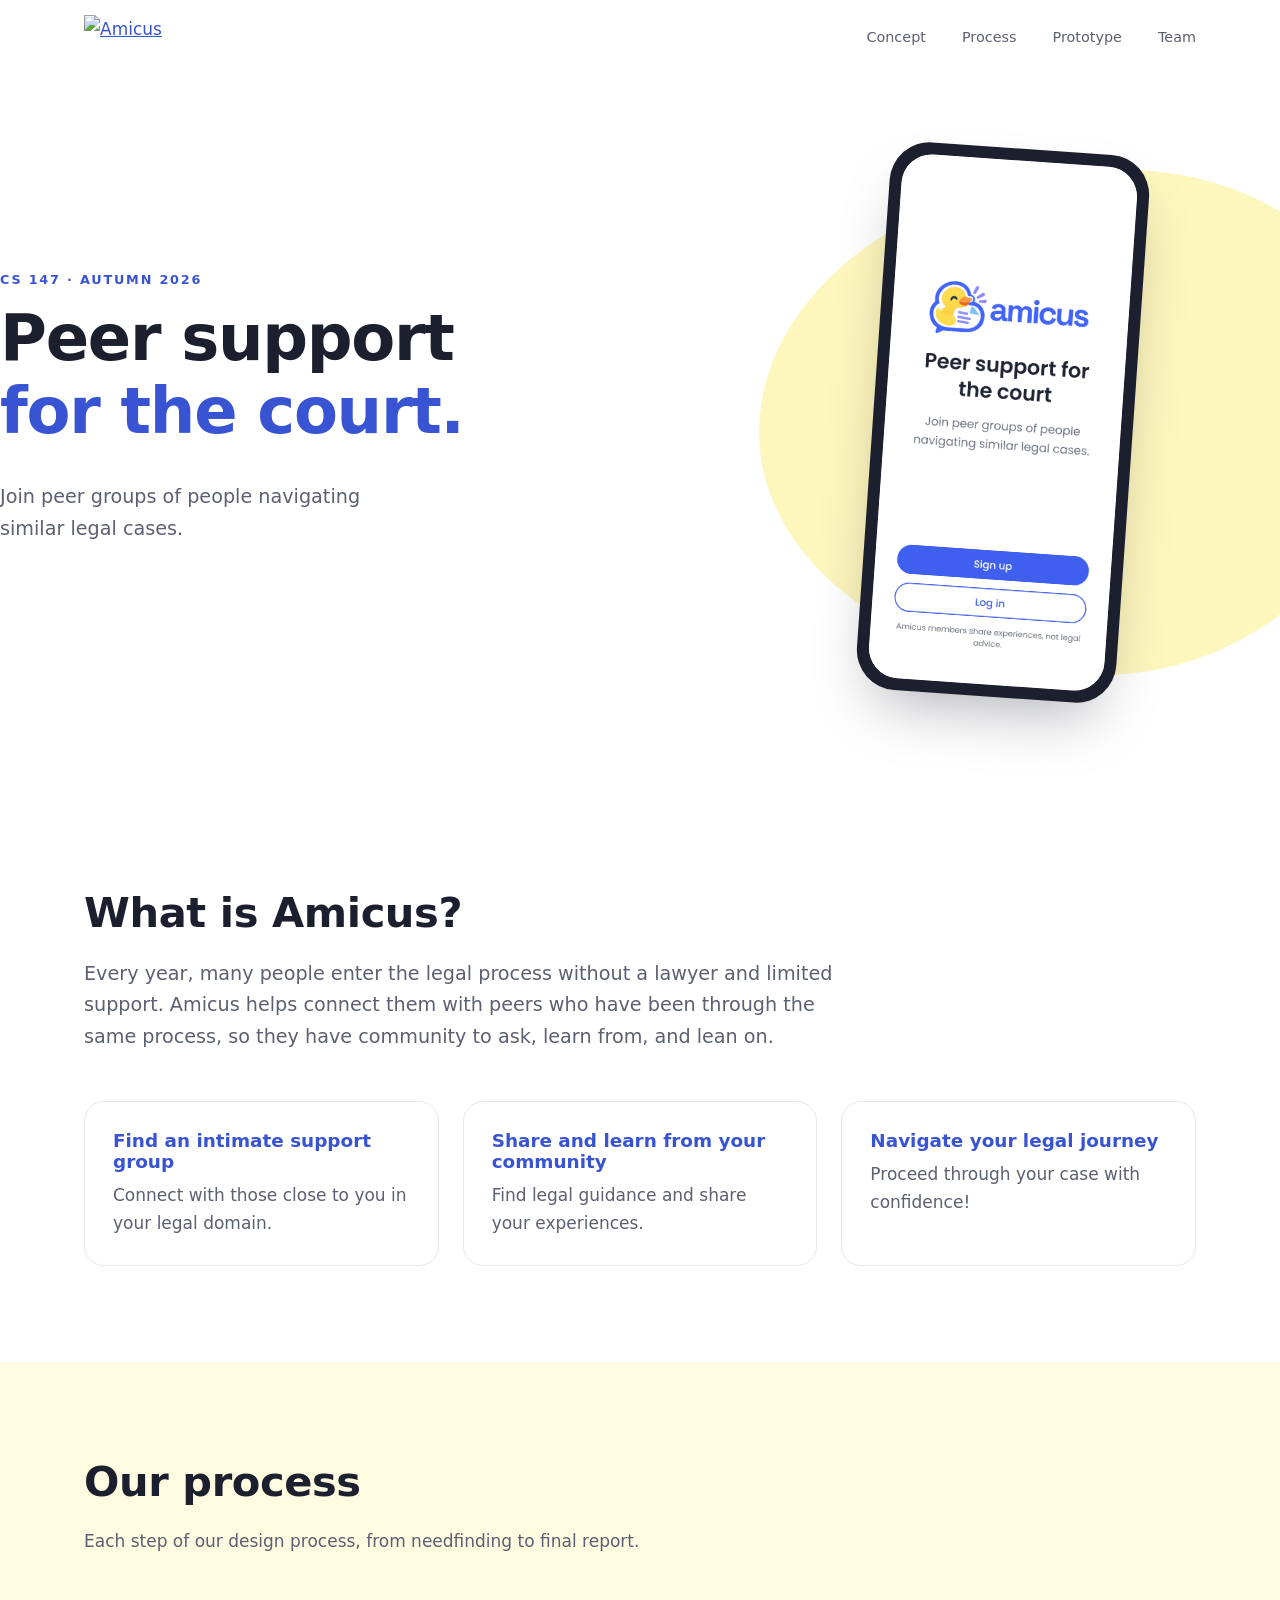
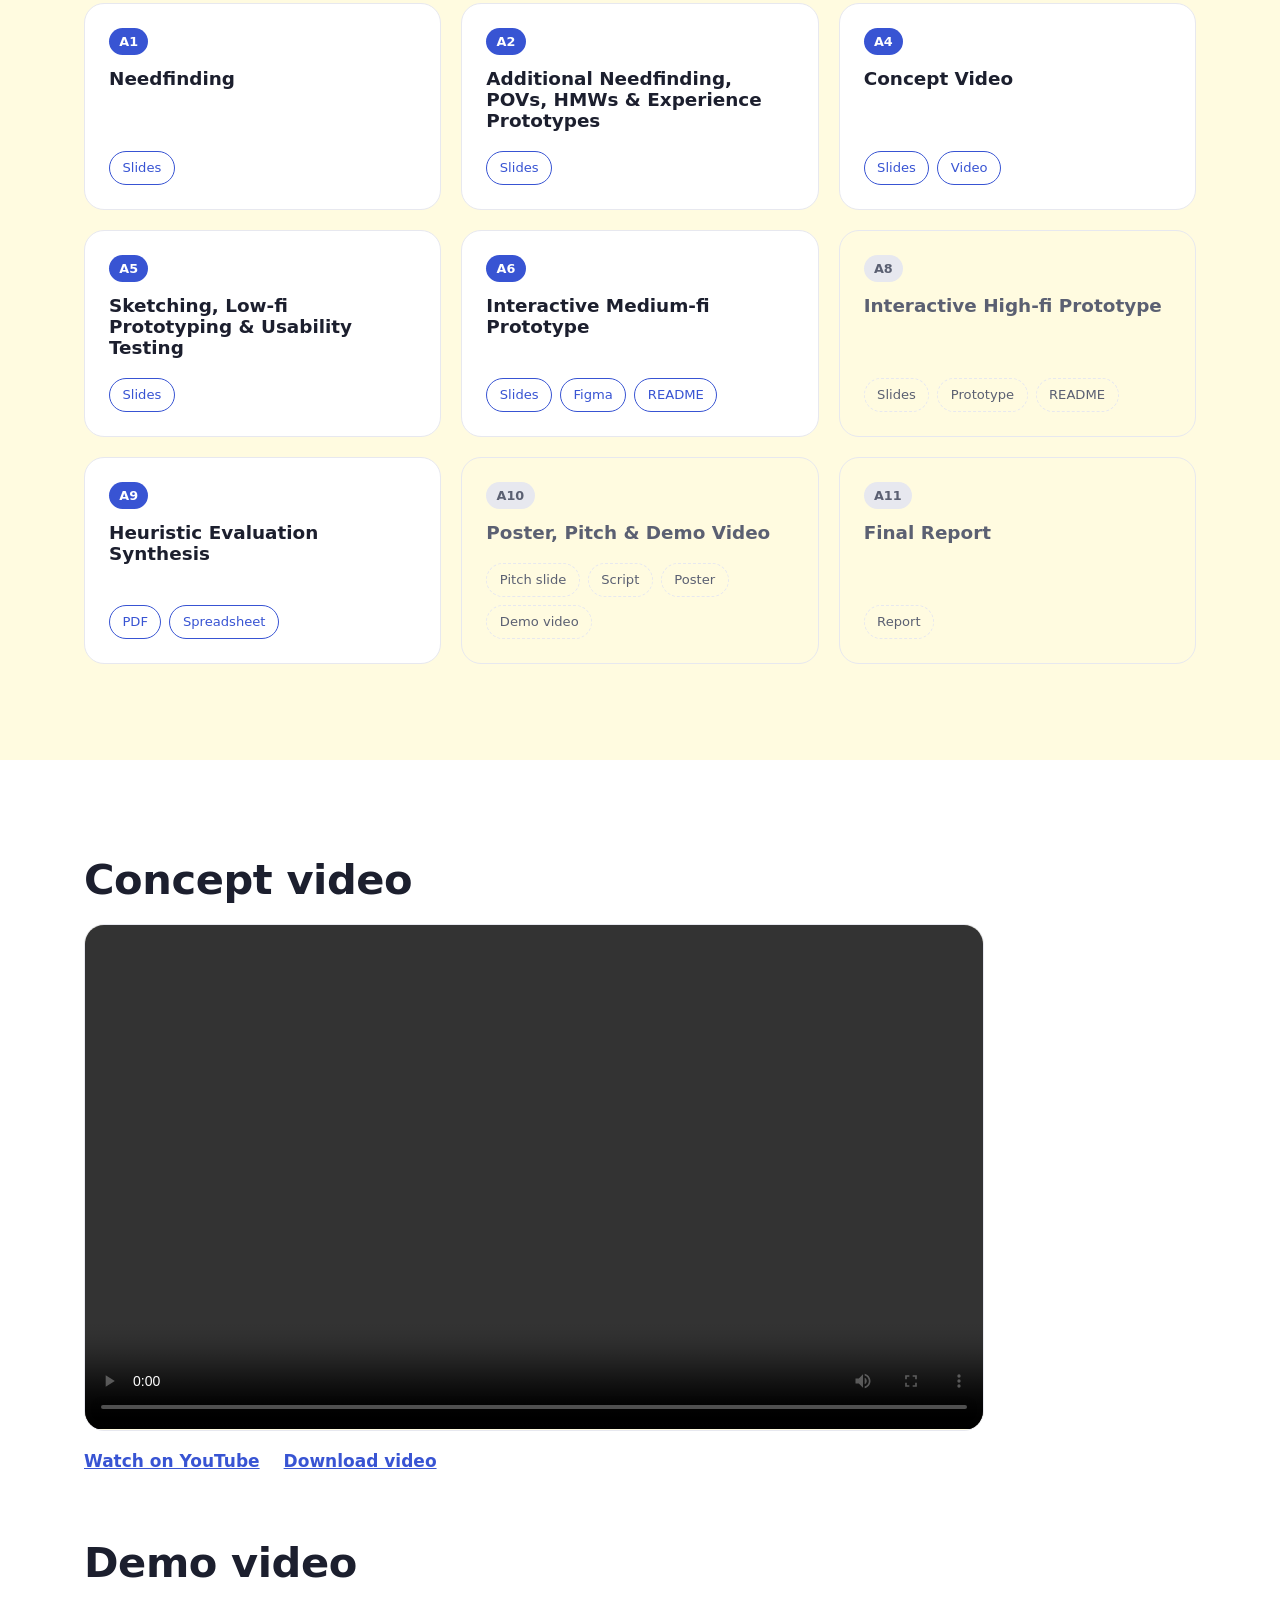
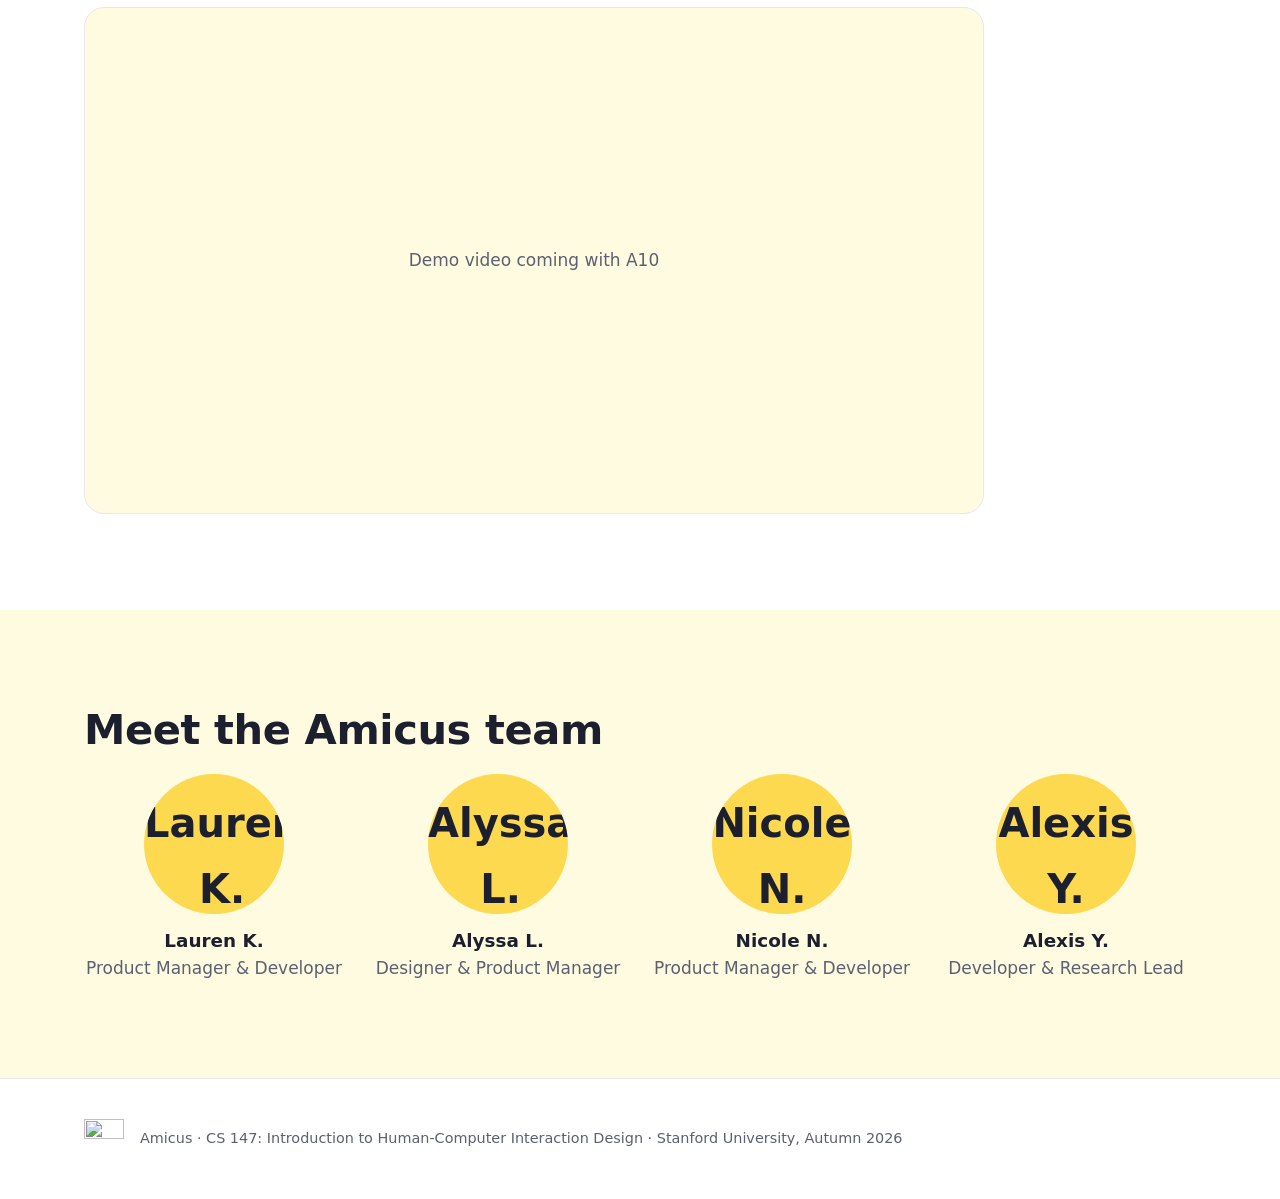
==== commit d737a42f: "Merge pull request #4 from alexisclaireyoung2004/main Changed 'peer support for the court' format" ====
--- a/index.html
+++ b/index.html
@@ -45,11 +45,11 @@
     <main>
       <!-- ============ HERO ============ -->
       <section id="home" class="hero">
-        <div class="container hero-inner">
+        <div class="contAainer hero-inner">
           <div class="hero-text">
             <p class="eyebrow">CS 147 &middot; Autumn 2026</p>
             <h1>
-              Peer support
+              Peer support<br />
               <span class="accent">for the court.</span>
             </h1>
             <p class="value-prop">
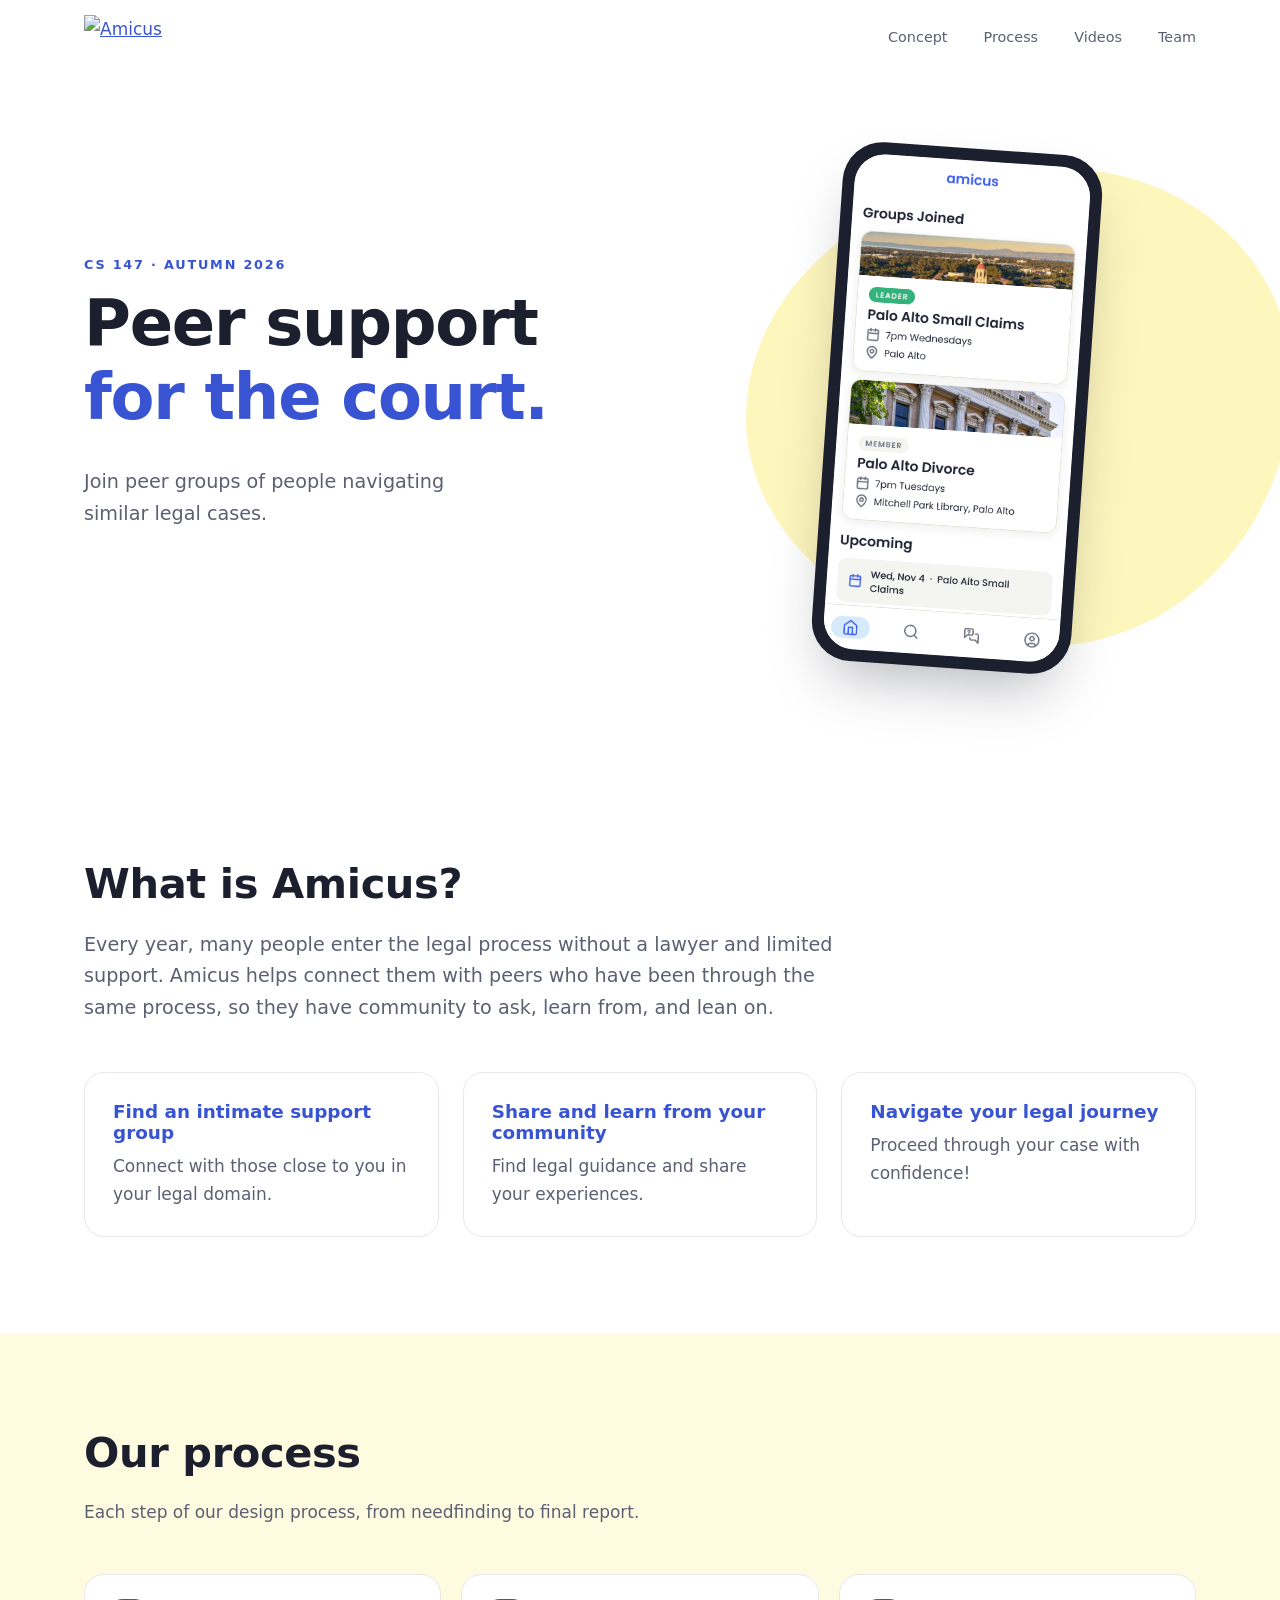
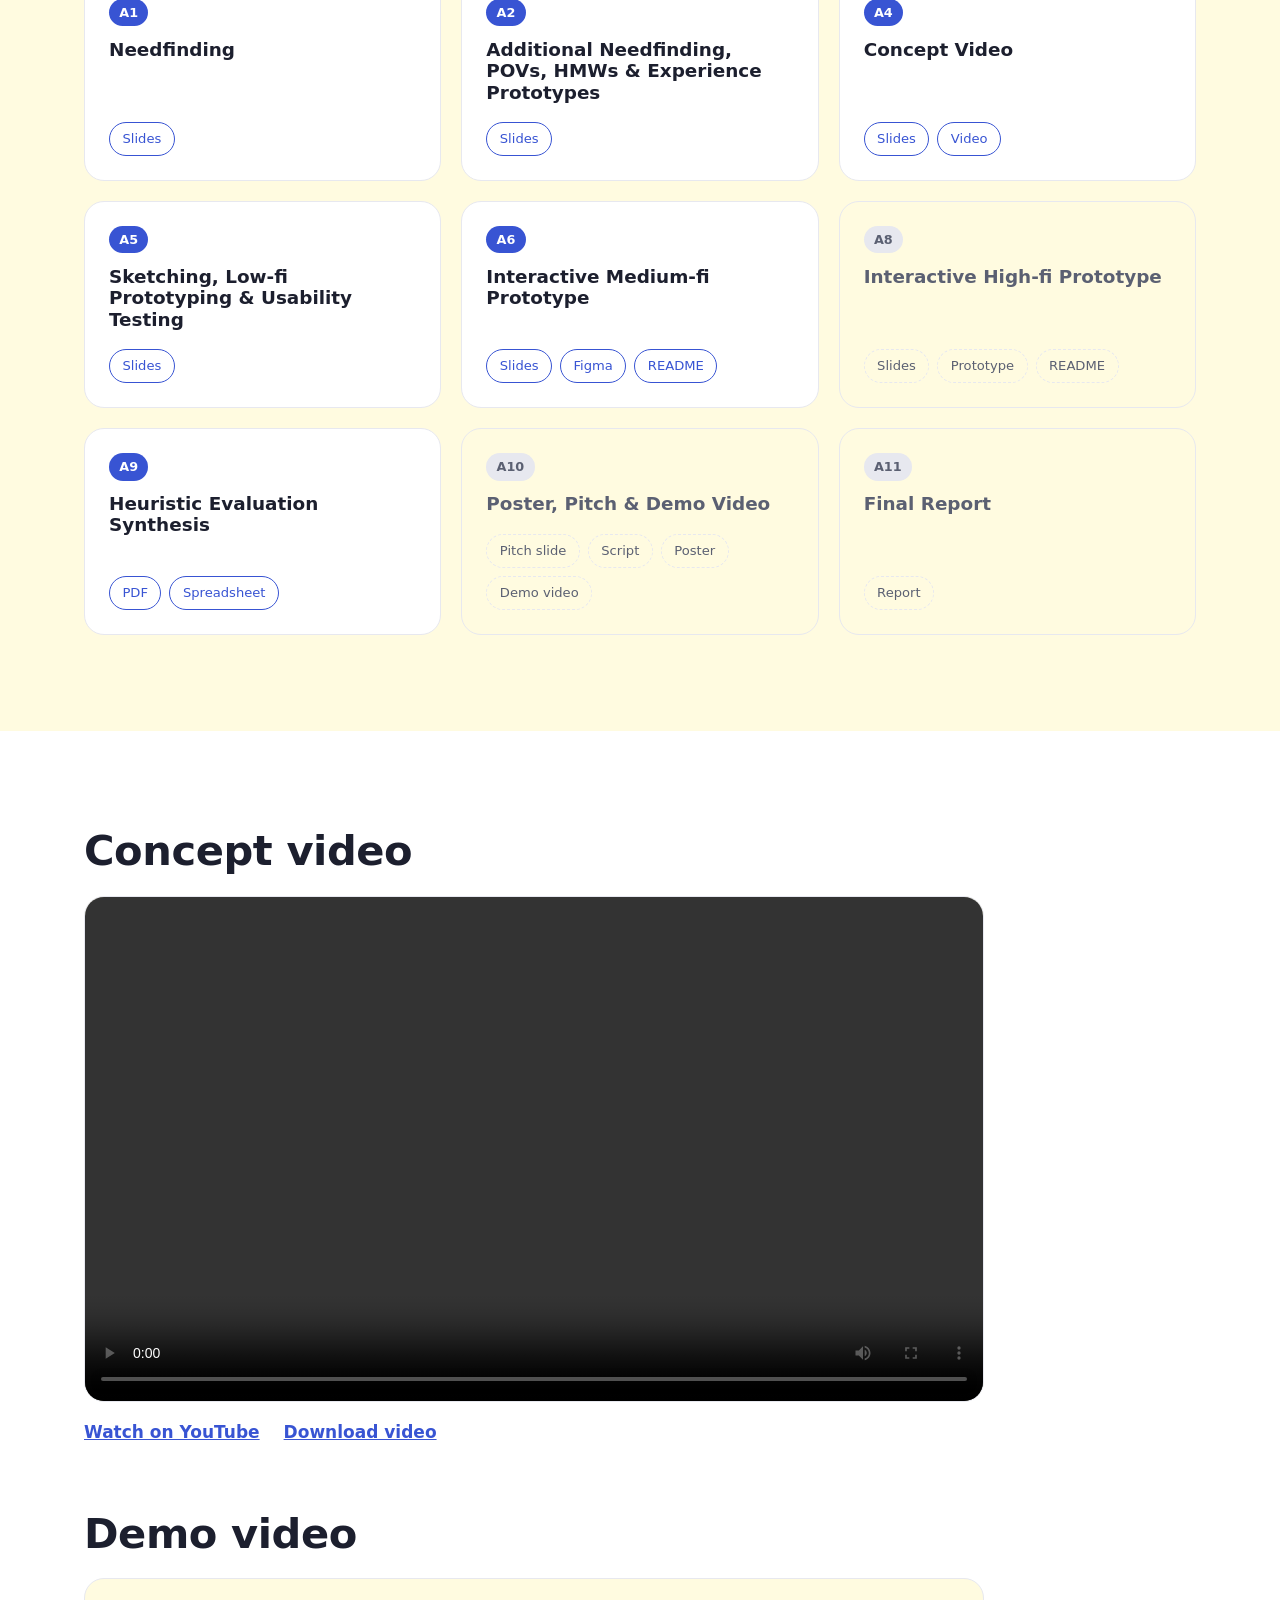
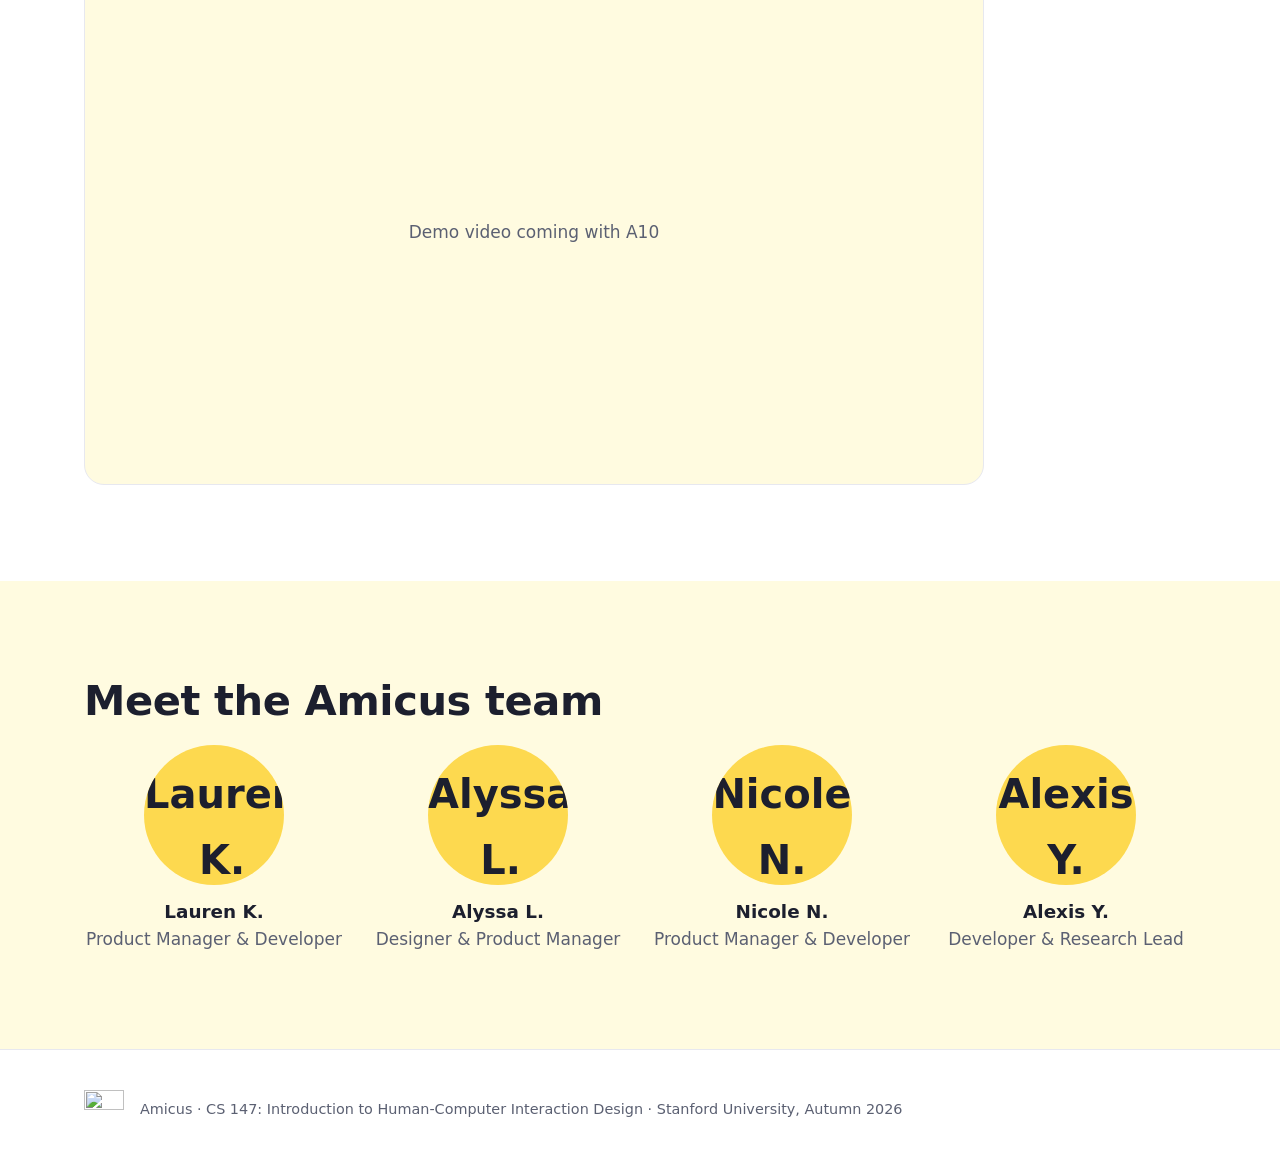
==== commit d013e6e6: "Merge pull request #5 from alexisclaireyoung2004/main Changed display screen, text layout, and  prot" ====
--- a/index.html
+++ b/index.html
@@ -36,7 +36,7 @@
         <nav id="site-nav" class="site-nav">
           <a href="#concept">Concept</a>
           <a href="#process">Process</a>
-          <a href="#prototype">Prototype</a>
+          <a href="#prototype">Videos</a>
           <a href="#team">Team</a>
         </nav>
       </div>
@@ -45,7 +45,7 @@
     <main>
       <!-- ============ HERO ============ -->
       <section id="home" class="hero">
-        <div class="contAainer hero-inner">
+        <div class="container hero-inner">
           <div class="hero-text">
             <p class="eyebrow">CS 147 &middot; Autumn 2026</p>
             <h1>
--- a/css/style.css
+++ b/css/style.css
@@ -207,7 +207,7 @@
 .phone {
   position: relative;
   width: 260px;
-  aspect-ratio: 9 / 19;
+  aspect-ratio: 1 / 1.9;
   background: var(--ink);
   border-radius: 40px;
   padding: 12px;
